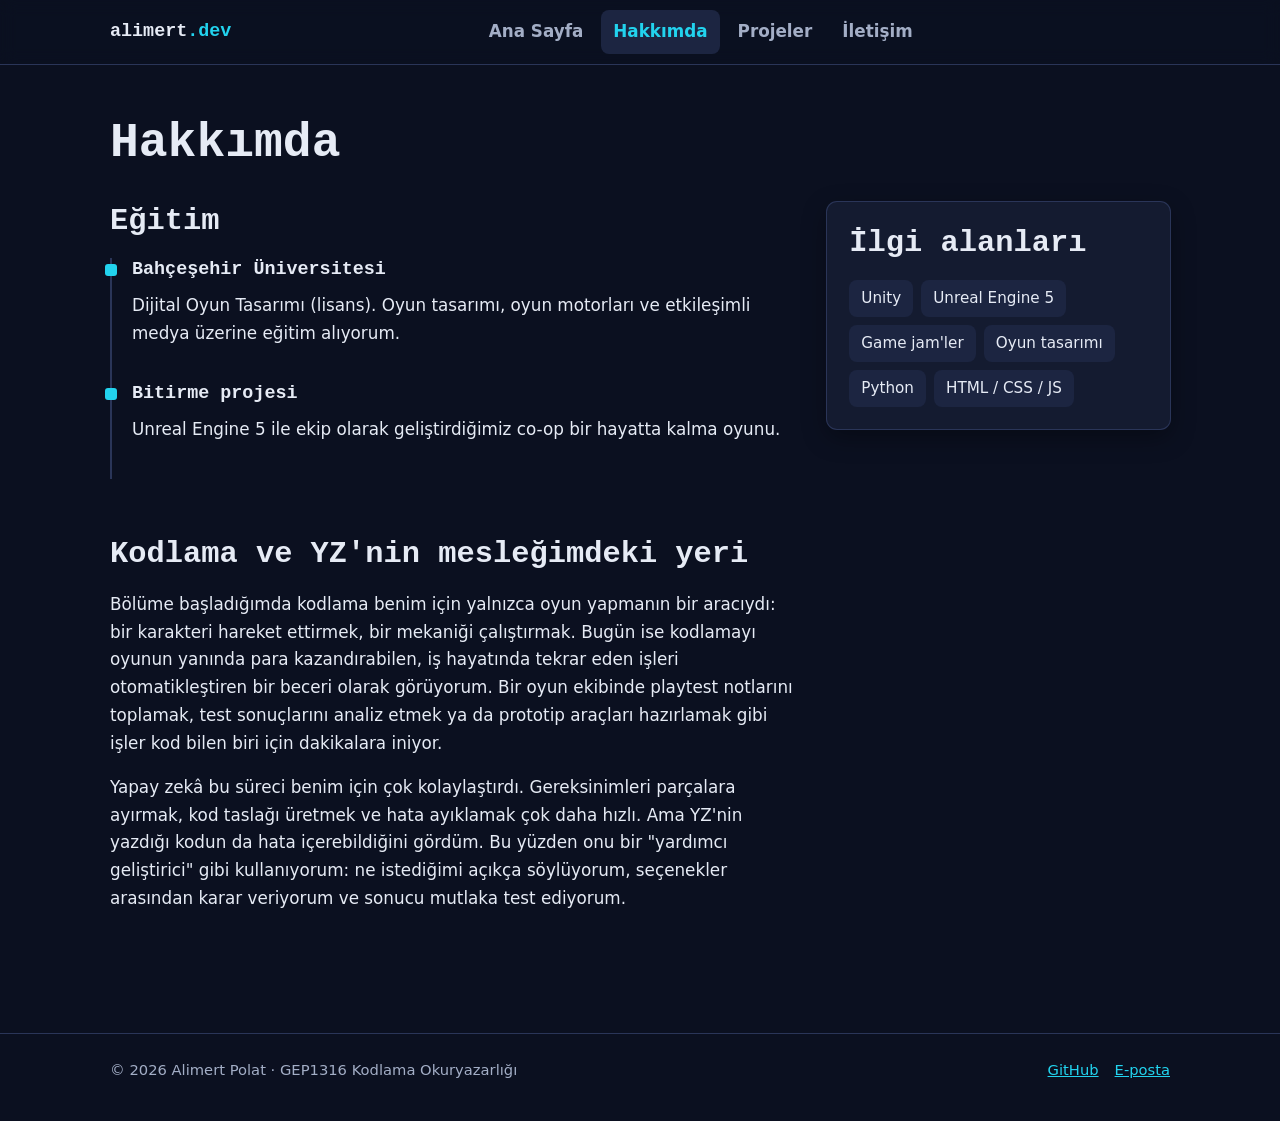
==== hakkimda.html @ 7de996af "Portfolyo: 4 sayfa, ortak stil, gorseller ve 3 mini proje Co-Authored-By: Claude Opus 5.5 <noreply@a" ====
<!DOCTYPE html>
<html lang="tr">
<head>
  <meta charset="UTF-8">
  <meta name="viewport" content="width=device-width, initial-scale=1">
  <title>Hakkımda | Alimert Polat</title>
  <meta name="description" content="Alimert Polat'ın eğitimi, ilgi alanları ve kodlama ile yapay zekânın mesleğindeki yeri.">
  <link rel="icon" href="img/avatar.svg" type="image/svg+xml">
  <link rel="stylesheet" href="style.css">
</head>
<body>
  <a class="skip-link" href="#icerik">İçeriğe atla</a>

  <header class="site-header">
    <div class="container header-inner">
      <a class="logo" href="index.html">alimert<span>.dev</span></a>
      <nav class="site-nav" id="site-nav" aria-label="Ana menü">
        <ul class="nav-list">
          <li><a href="index.html">Ana Sayfa</a></li>
          <li><a href="hakkimda.html" aria-current="page">Hakkımda</a></li>
          <li><a href="projeler.html">Projeler</a></li>
          <li><a href="iletisim.html">İletişim</a></li>
        </ul>
      </nav>
      <div class="header-actions">
        <button class="icon-btn theme-toggle" type="button" aria-label="Açık temaya geç" hidden>☀</button>
        <button class="icon-btn menu-toggle" type="button" aria-label="Menüyü aç" aria-expanded="false" aria-controls="site-nav">☰</button>
      </div>
    </div>
  </header>

  <main id="icerik">
    <div class="container">
      <h1>Hakkımda</h1>
      <div class="about-grid">
        <div>
          <section class="section" aria-labelledby="egitim-baslik">
            <h2 id="egitim-baslik">Eğitim</h2>
            <ul class="timeline">
              <li>
                <h3>Bahçeşehir Üniversitesi</h3>
                <p>Dijital Oyun Tasarımı (lisans). Oyun tasarımı, oyun motorları ve etkileşimli medya üzerine eğitim alıyorum.</p>
              </li>
              <li>
                <h3>Bitirme projesi</h3>
                <p>Unreal Engine 5 ile ekip olarak geliştirdiğimiz co-op bir hayatta kalma oyunu.</p>
              </li>
            </ul>
          </section>

          <section class="section" aria-labelledby="yz-baslik">
            <h2 id="yz-baslik">Kodlama ve YZ'nin mesleğimdeki yeri</h2>
            <p>Bölüme başladığımda kodlama benim için yalnızca oyun yapmanın bir aracıydı: bir karakteri hareket ettirmek, bir mekaniği çalıştırmak. Bugün ise kodlamayı oyunun yanında para kazandırabilen, iş hayatında tekrar eden işleri otomatikleştiren bir beceri olarak görüyorum. Bir oyun ekibinde playtest notlarını toplamak, test sonuçlarını analiz etmek ya da prototip araçları hazırlamak gibi işler kod bilen biri için dakikalara iniyor.</p>
            <p>Yapay zekâ bu süreci benim için çok kolaylaştırdı. Gereksinimleri parçalara ayırmak, kod taslağı üretmek ve hata ayıklamak çok daha hızlı. Ama YZ'nin yazdığı kodun da hata içerebildiğini gördüm. Bu yüzden onu bir "yardımcı geliştirici" gibi kullanıyorum: ne istediğimi açıkça söylüyorum, seçenekler arasından karar veriyorum ve sonucu mutlaka test ediyorum.</p>
          </section>
        </div>

        <aside class="card" aria-labelledby="ilgi-baslik">
          <h2 id="ilgi-baslik">İlgi alanları</h2>
          <ul class="skill-list">
            <li>Unity</li>
            <li>Unreal Engine 5</li>
            <li>Game jam'ler</li>
            <li>Oyun tasarımı</li>
            <li>Python</li>
            <li>HTML / CSS / JS</li>
          </ul>
        </aside>
      </div>
    </div>
  </main>

  <footer class="site-footer">
    <div class="container footer-inner">
      <p>© 2026 Alimert Polat · GEP1316 Kodlama Okuryazarlığı</p>
      <ul>
        <li><a href="https://github.com/almpolat">GitHub</a></li>
        <li><a href="mailto:alimert.polat@bahcesehir.edu.tr">E-posta</a></li>
      </ul>
    </div>
  </footer>

  <script src="script.js"></script>
</body>
</html>
---- style.css ----
/* =========================================================
   Alimert Polat – Portfolyo | Ortak stil dosyası
   Tema: "Oyun stüdyosu" (koyu) – açık tema data-theme ile
   ========================================================= */

/* ---------- Renk ve yazı tipi değişkenleri ---------- */
:root {
  --bg: #0b1020;
  --surface: #141b30;
  --surface-2: #1c2541;
  --text: #e6ebf5;
  --muted: #a3aec6;
  --accent: #22d3ee;      /* camgöbeği */
  --accent-2: #a78bfa;    /* mor */
  --accent-text: #04121a; /* vurgu üstündeki yazı */
  --border: #2a3558;
  --error: #ff8a8a;
  --success: #6ee7a8;
  --shadow: 0 0 0 1px var(--border), 0 8px 24px rgba(0, 0, 0, .35);
  --glow: 0 0 0 1px var(--accent), 0 0 18px rgba(34, 211, 238, .35);

  --font-body: "Segoe UI", system-ui, -apple-system, Roboto, Arial, sans-serif;
  --font-head: Consolas, "Cascadia Mono", "Courier New", monospace;
  --radius: 10px;
  --max: 1100px;
}

:root[data-theme="light"] {
  --bg: #f5f7fb;
  --surface: #ffffff;
  --surface-2: #eef2f8;
  --text: #111827;
  --muted: #4b5563;
  --accent: #0e7490;
  --accent-2: #6d28d9;
  --accent-text: #ffffff;
  --border: #d4dbe7;
  --error: #b91c1c;
  --success: #047857;
  --shadow: 0 0 0 1px var(--border), 0 6px 18px rgba(17, 24, 39, .08);
  --glow: 0 0 0 2px var(--accent), 0 6px 18px rgba(14, 116, 144, .18);
}

/* ---------- Temel ---------- */
*, *::before, *::after { box-sizing: border-box; }

html { scroll-behavior: smooth; }

body {
  margin: 0;
  background: var(--bg);
  color: var(--text);
  font-family: var(--font-body);
  font-size: 1.05rem;
  line-height: 1.65;
  min-height: 100vh;
  display: flex;
  flex-direction: column;
}

img { max-width: 100%; height: auto; display: block; }

/* hidden özniteliği, display tanımlı öğelerde de gerçekten gizlesin */
[hidden] { display: none !important; }

a { color: var(--accent); }
a:hover { text-decoration-thickness: 2px; }

h1, h2, h3 {
  font-family: var(--font-head);
  line-height: 1.25;
  margin: 0 0 .6em;
}
h1 { font-size: clamp(2rem, 5vw, 3rem); }
h2 { font-size: clamp(1.4rem, 3vw, 1.9rem); }
h3 { font-size: 1.15rem; }

p { margin: 0 0 1em; }

.container {
  width: 100%;
  max-width: var(--max);
  margin: 0 auto;
  padding: 0 20px;
}

/* Klavye kullanıcıları için görünür odak */
:focus-visible {
  outline: 3px solid var(--accent);
  outline-offset: 3px;
  border-radius: 4px;
}

/* "İçeriğe atla" bağlantısı: sadece klavyeyle odaklanınca görünür */
.skip-link {
  position: absolute;
  left: 12px;
  top: -60px;
  background: var(--accent);
  color: var(--accent-text);
  padding: 10px 16px;
  border-radius: var(--radius);
  font-weight: 700;
  z-index: 100;
}
.skip-link:focus { top: 12px; }

.visually-hidden {
  position: absolute !important;
  width: 1px; height: 1px;
  overflow: hidden;
  clip: rect(0 0 0 0);
  white-space: nowrap;
}

/* ---------- Üst bilgi ve menü ---------- */
.site-header {
  position: sticky;
  top: 0;
  z-index: 50;
  background: color-mix(in srgb, var(--bg) 88%, transparent);
  backdrop-filter: blur(8px);
  border-bottom: 1px solid var(--border);
}

.header-inner {
  display: flex;
  align-items: center;
  justify-content: space-between;
  gap: 16px;
  min-height: 64px;
}

.logo {
  font-family: var(--font-head);
  font-weight: 700;
  font-size: 1.15rem;
  color: var(--text);
  text-decoration: none;
}
.logo span { color: var(--accent); }

.nav-list {
  list-style: none;
  display: flex;
  gap: 6px;
  margin: 0;
  padding: 0;
}

.nav-list a {
  display: block;
  padding: 8px 12px;
  border-radius: 8px;
  color: var(--muted);
  text-decoration: none;
  font-weight: 600;
}
.nav-list a:hover { color: var(--text); background: var(--surface-2); }
.nav-list a[aria-current="page"] { color: var(--accent); background: var(--surface-2); }

.header-actions { display: flex; align-items: center; gap: 8px; }

.icon-btn {
  display: inline-flex;
  align-items: center;
  justify-content: center;
  width: 42px;
  height: 42px;
  border-radius: 8px;
  border: 1px solid var(--border);
  background: var(--surface);
  color: var(--text);
  font-size: 1.1rem;
  cursor: pointer;
}
.icon-btn:hover { border-color: var(--accent); }

.menu-toggle { display: none; }

/* ---------- Butonlar ---------- */
.btn {
  display: inline-block;
  padding: 11px 20px;
  border-radius: var(--radius);
  border: 2px solid var(--accent);
  font-weight: 700;
  font-size: 1rem;
  text-decoration: none;
  cursor: pointer;
  font-family: var(--font-body);
}
.btn-primary { background: var(--accent); color: var(--accent-text); }
.btn-primary:hover { box-shadow: var(--glow); }
.btn-ghost { background: transparent; color: var(--accent); }
.btn-ghost:hover { background: var(--surface-2); }

/* ---------- Ana içerik ---------- */
main { flex: 1; padding: 48px 0 64px; }

.section { margin-bottom: 56px; }

.eyebrow {
  font-family: var(--font-head);
  color: var(--accent);
  font-size: .95rem;
  letter-spacing: .05em;
  margin-bottom: .4em;
}

.lead { font-size: 1.15rem; color: var(--muted); max-width: 60ch; }

/* Ana sayfa giriş alanı */
.hero {
  display: grid;
  grid-template-columns: 1.3fr 1fr;
  gap: 40px;
  align-items: center;
  margin-bottom: 64px;
}
.hero-actions { display: flex; flex-wrap: wrap; gap: 12px; margin-top: 24px; }
.hero-avatar {
  justify-self: center;
  width: min(320px, 100%);
  border-radius: 20px;
  box-shadow: var(--glow);
}

/* ---------- Kartlar ---------- */
.grid {
  display: grid;
  grid-template-columns: repeat(3, 1fr);
  gap: 20px;
}

.card {
  background: var(--surface);
  border-radius: var(--radius);
  box-shadow: var(--shadow);
  padding: 22px;
  transition: box-shadow .2s, transform .2s;
}
.card:hover { box-shadow: var(--glow); }
.card p:last-child { margin-bottom: 0; }

.card-icon {
  font-family: var(--font-head);
  color: var(--accent);
  font-size: 1.4rem;
  margin-bottom: 8px;
}

/* Proje kartları */
.project-card { display: flex; flex-direction: column; padding: 0; overflow: hidden; }
.project-card img { aspect-ratio: 16 / 9; object-fit: cover; width: 100%; background: var(--surface-2); }
.project-body { padding: 20px; display: flex; flex-direction: column; flex: 1; }
.project-body h3 { margin-bottom: .3em; }

.tags { display: flex; flex-wrap: wrap; gap: 6px; margin-bottom: 12px; padding: 0; list-style: none; }
.tag {
  font-family: var(--font-head);
  font-size: .8rem;
  padding: 2px 10px;
  border-radius: 999px;
  border: 1px solid var(--accent-2);
  color: var(--accent-2);
}

.learned {
  border-left: 3px solid var(--accent);
  padding-left: 12px;
  color: var(--muted);
  font-size: .97rem;
}
.project-links { display: flex; flex-wrap: wrap; gap: 10px; margin-top: auto; padding-top: 12px; }
.project-links .btn { padding: 8px 14px; font-size: .95rem; }

/* Proje filtresi ve arama */
.toolbar {
  display: flex;
  flex-wrap: wrap;
  gap: 12px;
  align-items: center;
  justify-content: space-between;
  margin-bottom: 24px;
}
.filter-group { display: flex; flex-wrap: wrap; gap: 8px; }
.filter-btn {
  padding: 8px 16px;
  border-radius: 999px;
  border: 1px solid var(--border);
  background: var(--surface);
  color: var(--text);
  font-weight: 600;
  cursor: pointer;
  font-family: var(--font-body);
  font-size: .95rem;
}
.filter-btn[aria-pressed="true"] { background: var(--accent); color: var(--accent-text); border-color: var(--accent); }

.search-box input { min-width: 240px; }
.empty-msg { color: var(--muted); }

/* Hakkımda */
.about-grid { display: grid; grid-template-columns: 2fr 1fr; gap: 32px; align-items: start; }
.timeline { list-style: none; padding: 0; margin: 0; }
.timeline li { padding: 0 0 18px 20px; border-left: 2px solid var(--border); position: relative; }
.timeline li::before {
  content: "";
  position: absolute; left: -7px; top: 6px;
  width: 12px; height: 12px; border-radius: 3px;
  background: var(--accent);
}
.skill-list { list-style: none; padding: 0; margin: 0; display: flex; flex-wrap: wrap; gap: 8px; }
.skill-list li { background: var(--surface-2); border-radius: 8px; padding: 6px 12px; font-size: .95rem; }

/* ---------- Form ---------- */
.contact-grid { display: grid; grid-template-columns: 3fr 2fr; gap: 32px; align-items: start; }

.form-group { margin-bottom: 18px; }
label { display: block; font-weight: 600; margin-bottom: 6px; }
.optional { color: var(--muted); font-weight: 400; }

input[type="text"], input[type="email"], input[type="search"], input[type="number"], textarea, select {
  width: 100%;
  padding: 11px 14px;
  border-radius: 8px;
  border: 1px solid var(--border);
  background: var(--surface-2);
  color: var(--text);
  font: inherit;
}
input:focus-visible, textarea:focus-visible { border-color: var(--accent); }
textarea { min-height: 140px; resize: vertical; }

[aria-invalid="true"] { border-color: var(--error) !important; }
.error-msg { color: var(--error); font-size: .92rem; margin-top: 6px; min-height: 1.2em; }
.char-count { color: var(--muted); font-size: .88rem; text-align: right; margin-top: 4px; }

.form-status {
  margin-top: 16px;
  padding: 12px 16px;
  border-radius: 8px;
  display: none;
}
.form-status.success { display: block; border: 1px solid var(--success); color: var(--success); }
.form-status.error { display: block; border: 1px solid var(--error); color: var(--error); }

.privacy-note {
  margin-top: 18px;
  font-size: .9rem;
  color: var(--muted);
  border-top: 1px solid var(--border);
  padding-top: 12px;
}

.contact-list { list-style: none; padding: 0; margin: 0; }
.contact-list li { margin-bottom: 12px; }

/* ---------- Mini proje sayfaları ---------- */
.tool-box { max-width: 640px; }
.big-output {
  font-family: var(--font-head);
  font-size: clamp(1.3rem, 4vw, 2rem);
  color: var(--accent);
  min-height: 2.6em;
  margin: 20px 0;
}
.inline-form { display: flex; flex-wrap: wrap; gap: 12px; align-items: end; }
.inline-form .form-group { margin-bottom: 0; }
.inline-form input, .inline-form select { width: auto; min-width: 120px; }

/* ---------- Alt bilgi ---------- */
.site-footer {
  border-top: 1px solid var(--border);
  padding: 24px 0;
  color: var(--muted);
  font-size: .92rem;
}
.footer-inner { display: flex; flex-wrap: wrap; gap: 12px; justify-content: space-between; }
.footer-inner ul { list-style: none; display: flex; gap: 16px; margin: 0; padding: 0; }

/* =========================================================
   DUYARLI TASARIM
   ========================================================= */

/* Tablet: 900px ve altı */
@media (max-width: 900px) {
  .grid { grid-template-columns: repeat(2, 1fr); }
  .hero { grid-template-columns: 1fr; text-align: center; }
  .hero .lead { margin-left: auto; margin-right: auto; }
  .hero-actions { justify-content: center; }
  .hero-avatar { order: -1; width: 220px; }
  .about-grid, .contact-grid { grid-template-columns: 1fr; }
}

/* Telefon: 640px ve altı */
@media (max-width: 640px) {
  main { padding-top: 32px; }
  .grid { grid-template-columns: 1fr; }
  .search-box, .search-box input { width: 100%; min-width: 0; }

  /* Mobil menü: JS çalışıyorsa menü düğmeyle açılır/kapanır */
  .js .menu-toggle { display: inline-flex; }
  .js .site-nav {
    display: none;
    position: absolute;
    top: 64px; left: 0; right: 0;
    background: var(--bg);
    border-bottom: 1px solid var(--border);
    padding: 12px 20px 20px;
  }
  .js .site-nav.open { display: block; }
  .site-nav .nav-list { flex-direction: column; }
  /* JS kapalıysa menü her zaman görünür, alt satıra iner */
  .header-inner { flex-wrap: wrap; }
  .footer-inner { flex-direction: column; }
}

/* Hareketi azaltmak isteyen kullanıcılar için */
@media (prefers-reduced-motion: reduce) {
  html { scroll-behavior: auto; }
  * { transition: none !important; animation: none !important; }
}
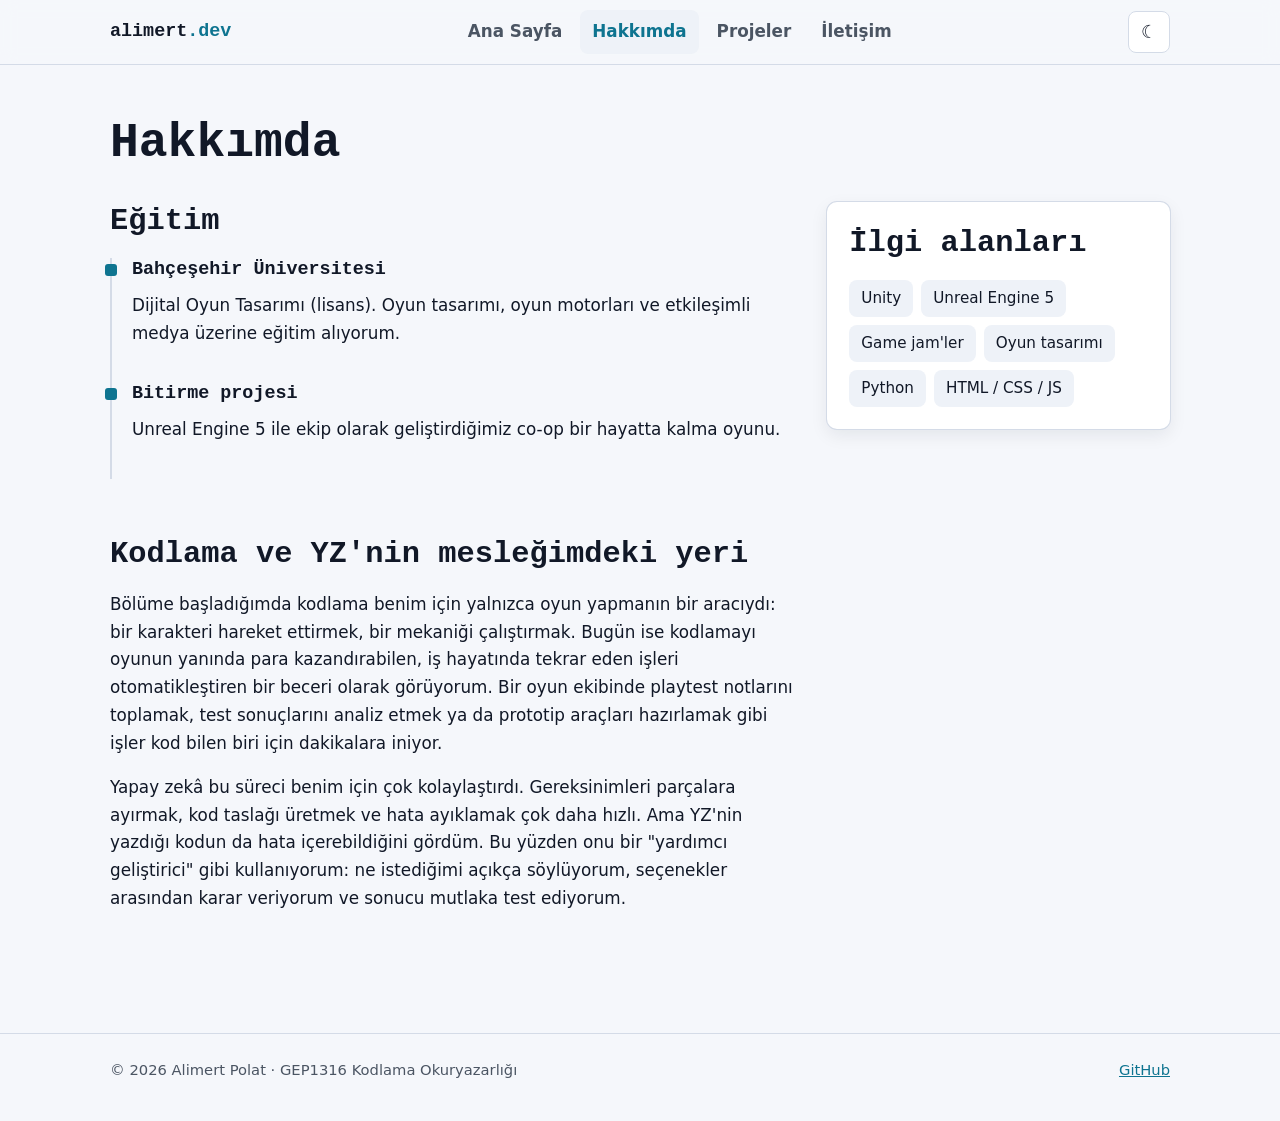
==== commit 4cf93d22: "Erisilebilirlik ve guvenlik duzeltmeleri: mobil menu odagi, baslik sirasi, link metinleri, CSP, e-po" ====
--- a/hakkimda.html
+++ b/hakkimda.html
@@ -5,6 +5,8 @@
   <meta name="viewport" content="width=device-width, initial-scale=1">
   <title>Hakkımda | Alimert Polat</title>
   <meta name="description" content="Alimert Polat'ın eğitimi, ilgi alanları ve kodlama ile yapay zekânın mesleğindeki yeri.">
+  <!-- Güvenlik: sadece bu siteden gelen script, stil ve görsellere izin verilir; form hiçbir yere gönderilemez -->
+  <meta http-equiv="Content-Security-Policy" content="default-src 'self'; script-src 'self'; style-src 'self'; img-src 'self'; form-action 'none'; base-uri 'self'; object-src 'none'">
   <link rel="icon" href="img/avatar.svg" type="image/svg+xml">
   <link rel="stylesheet" href="style.css">
 </head>
@@ -75,7 +77,6 @@
       <p>© 2026 Alimert Polat · GEP1316 Kodlama Okuryazarlığı</p>
       <ul>
         <li><a href="https://github.com/almpolat">GitHub</a></li>
-        <li><a href="mailto:alimert.polat@bahcesehir.edu.tr">E-posta</a></li>
       </ul>
     </div>
   </footer>
--- a/style.css
+++ b/style.css
@@ -255,6 +255,7 @@
 .project-card img { aspect-ratio: 16 / 9; object-fit: cover; width: 100%; background: var(--surface-2); }
 .project-body { padding: 20px; display: flex; flex-direction: column; flex: 1; }
 .project-body h3 { margin-bottom: .3em; }
+.project-card.featured { max-width: 560px; }
 
 .tags { display: flex; flex-wrap: wrap; gap: 6px; margin-bottom: 12px; padding: 0; list-style: none; }
 .tag {
